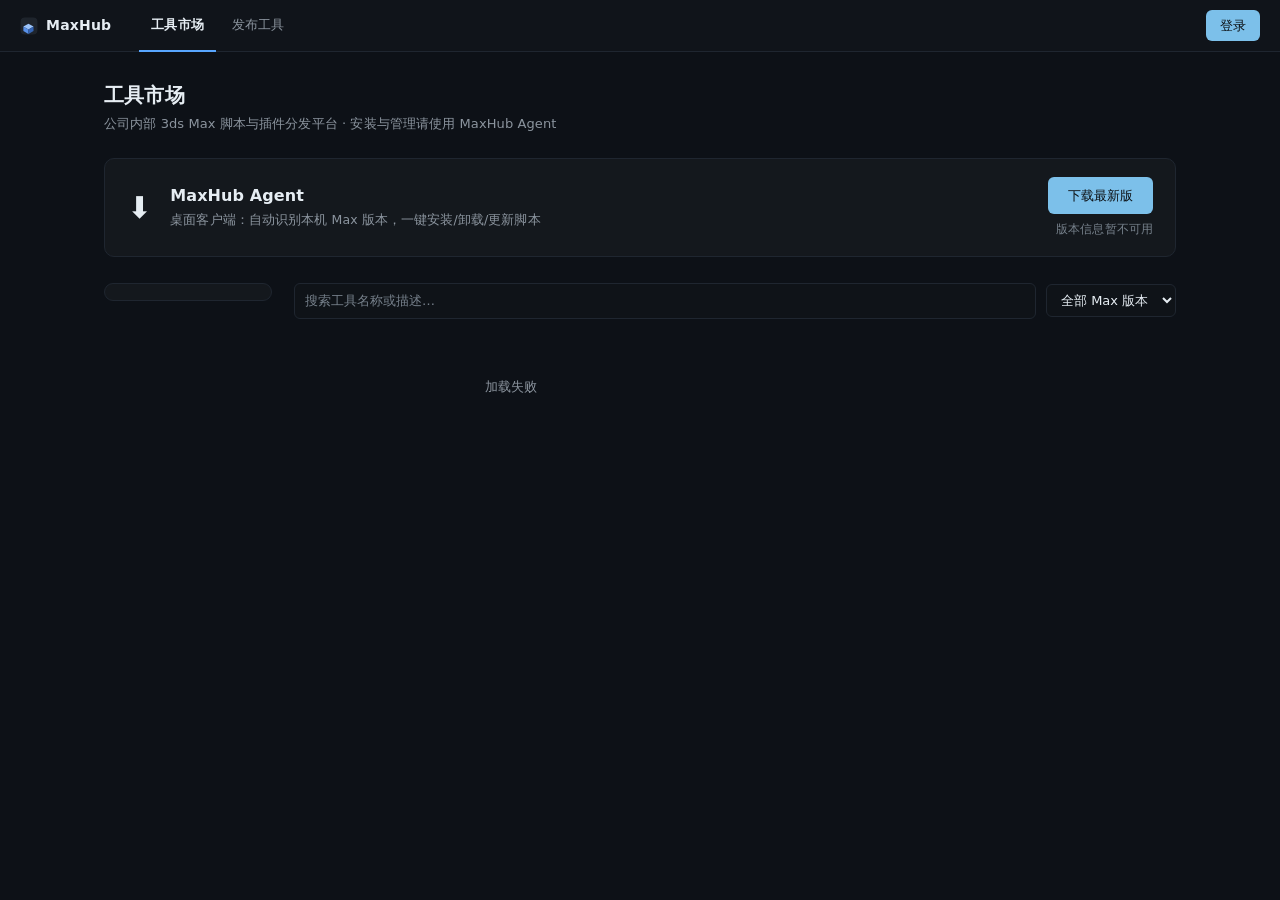
==== src/MaxHub.Server/wwwroot/index.html @ 51edf25d "feat(brand): polish app icon and unify web portal branding - icon: top-edge highlight, ground/node s" ====
<!DOCTYPE html>
<html lang="zh-CN">
<head>
<meta charset="utf-8">
<meta name="viewport" content="width=device-width, initial-scale=1">
<title>工具市场 · MaxHub</title>
<link rel="icon" type="image/png" href="favicon.png">
<link rel="stylesheet" href="css/site.css?v=20260907.1">
<style>
  .market-toolbar { display: flex; gap: 10px; align-items: center; margin-bottom: 18px; flex-wrap: wrap; }
  .market-toolbar input[type=search] { flex: 1; min-width: 200px; }
  .download-banner { background: var(--bg-card); border: 1px solid var(--border); border-radius: var(--radius-m); padding: 18px 22px; display: flex; align-items: center; gap: 18px; margin-bottom: 26px; flex-wrap: wrap; }
  .download-banner .icon { font-size: 30px; }
  .download-banner .info { flex: 1; min-width: 220px; }
  .download-banner .info h2 { font-size: 16px; margin: 0 0 3px; }
  .download-banner .info p { color: var(--text-2); font-size: 12.5px; margin: 0; }
  .compat-chip { color: var(--text-3); font-size: 11.5px; border: 1px solid var(--border); border-radius: var(--radius-s); padding: 1px 6px; }
  .cat-chip { color: var(--accent); font-size: 11.5px; background: var(--accent-soft); border-radius: var(--radius-s); padding: 1px 7px; }
</style>
</head>
<body>
<nav class="nav" id="topnav"></nav>

<main>
  <h1 class="title">工具市场</h1>
  <p class="subtitle">公司内部 3ds Max 脚本与插件分发平台 · 安装与管理请使用 MaxHub Agent</p>

  <div class="download-banner">
    <div class="icon">⬇️</div>
    <div class="info">
      <h2>MaxHub Agent</h2>
      <p>桌面客户端：自动识别本机 Max 版本，一键安装/卸载/更新脚本</p>
    </div>
    <div style="text-align:right">
      <button class="btn-primary" id="agent-download" style="padding:9px 20px">下载最新版</button>
      <div class="hint" id="agent-version" style="margin-top:6px">正在检查版本…</div>
    </div>
  </div>

  <div class="side-layout">
    <aside class="side-nav" id="cat-nav"></aside>
    <div class="side-content">
      <div class="market-toolbar">
        <input type="search" id="search" placeholder="搜索工具名称或描述…">
        <select id="max-filter">
          <option value="">全部 Max 版本</option>
        </select>
      </div>
      <div id="tools" class="tools-grid"></div>
      <div id="empty" class="empty" hidden>没有匹配的工具</div>
    </div>
  </div>
</main>

<div id="msg"></div>

<script src="js/api.js?v=20260907.1"></script>
<script src="js/auth.js?v=20260907.1"></script>
<script>
const api = window.Api.api;

// ---- Agent 版本横幅 ----
// 优先使用服务器镜像；服务器元数据不可用时再直连 GitHub
const GITHUB_REPO = 'BOOHHP/maxhub';

async function fetchLatestFromGitHub() {
  const res = await fetch(`https://api.github.com/repos/${GITHUB_REPO}/releases/latest`, {
    headers: { Accept: 'application/vnd.github+json' },
  });
  if (!res.ok) throw new Error('github unreachable');
  const release = await res.json();
  const asset = (release.assets || []).find(a => a.name.endsWith('.exe'));
  if (!asset) throw new Error('no exe asset');
  return {
    version: release.tag_name.replace(/^v/i, ''),
    downloadUrl: asset.browser_download_url,
    fallbackDownloadUrl: asset.browser_download_url,
  };
}

async function loadAgentInfo() {
  let info = null;
  try {
    const res = await fetch('/api/v1/agent/latest');
    if (res.ok) info = await res.json();
  } catch { /* 回退 GitHub */ }
  if (!info) try { info = await fetchLatestFromGitHub(); } catch { /* ignore */ }
  if (info) {
    document.getElementById('agent-version').textContent = `v${info.version}`;
    document.getElementById('agent-download').onclick = async () => {
      const button = document.getElementById('agent-download');
      button.disabled = true;
      button.textContent = '正在连接服务器…';
      const controller = new AbortController();
      const timer = setTimeout(() => controller.abort(), 5000);
      try {
        const check = await fetch(info.downloadUrl, { method: 'HEAD', signal: controller.signal });
        if (!check.ok) throw new Error('mirror unavailable');
        location.href = info.downloadUrl;
      } catch {
        location.href = info.fallbackDownloadUrl || info.downloadUrl;
      } finally {
        clearTimeout(timer);
        button.disabled = false;
        button.textContent = '下载最新版';
      }
    };
  } else {
    document.getElementById('agent-version').textContent = '版本信息暂不可用';
  }
}

// ---- 分类清单以 /api/v1/categories 为准，下列仅加载失败时兜底 ----
let CATEGORIES = ['重命名', '导入导出', '材质贴图', 'UV', '清理优化', '动画绑定', '灯光渲染', '场景对象'];

// ---- 工具市场 ----
let allTools = [];
let activeCat = '';
const MAX_YEARS = Array.from({ length: 2026 - 2019 + 1 }, (_, i) => 2019 + i);

async function loadTools() {
  const [res, catRes] = await Promise.all([
    api('/api/v1/tools?maxVersion=2026', { retry: false }),
    api('/api/v1/categories', { retry: false }),
  ]);
  if (catRes?.ok) {
    const cats = await catRes.json();
    if (Array.isArray(cats) && cats.length) CATEGORIES = cats.filter(c => c !== '其他');
  }
  if (!res.ok) { document.getElementById('tools').innerHTML = '<div class="empty">加载失败</div>'; return; }
  allTools = await res.json();
  renderCatNav();
  render();
}

function renderCatNav() {
  const counts = {};
  allTools.forEach(t => counts[t.category] = (counts[t.category] || 0) + 1);
  const cats = ['', ...CATEGORIES.filter(c => counts[c]), ...(counts['其他'] ? ['其他'] : [])];
  document.getElementById('cat-nav').innerHTML = cats.map(c => `
    <button class="side-item ${activeCat === c ? 'active' : ''}" onclick="setCat('${c}')">
      ${c === '' ? '全部工具' : c}<span class="count">${c === '' ? allTools.length : counts[c] || 0}</span>
    </button>`).join('');
}

function setCat(c) {
  activeCat = c;
  renderCatNav();
  render();
}

function matchesFilter(t) {
  if (activeCat && t.category !== activeCat) return false;
  const q = document.getElementById('search').value.trim().toLowerCase();
  const maxY = document.getElementById('max-filter').value;
  if (q && !(t.name.toLowerCase().includes(q) || (t.description || '').toLowerCase().includes(q) ||
    t.toolId.toLowerCase().includes(q) || (t.publicToolId || '').toLowerCase().includes(q))) return false;
  if (maxY && !(t.compatibility.minVersion <= +maxY && t.compatibility.maxVersion >= +maxY)) return false;
  return true;
}

function render() {
  const list = allTools.filter(matchesFilter);
  document.getElementById('empty').hidden = list.length > 0;
  document.getElementById('tools').innerHTML = list.map(t => `
    <div class="card tool-card">
      <div class="name">${esc(t.name)}</div>
      <div class="meta">${esc(t.publicToolId || t.toolId)}</div>
      <div class="desc">${esc(t.description || '暂无描述')}</div>
      <div class="foot">
        <span class="badge ${t.channel}">${{ stable: '稳定', beta: '测试', internal: '内部' }[t.channel] ?? t.channel}</span>
        <span style="color:var(--text-2);font-size:12px">v${t.latestVersion}</span>
        <span class="cat-chip">${t.category}</span>
        <span class="compat-chip" style="margin-left:auto">Max ${t.compatibility.minVersion}–${t.compatibility.maxVersion}</span>
      </div>
    </div>`).join('') || '';
}

function esc(s) {
  return String(s ?? '').replace(/[&<>"']/g, c => ({ '&': '&amp;', '<': '&lt;', '>': '&gt;', '"': '&quot;', "'": '&#39;' }[c]));
}

function initFilter() {
  const sel = document.getElementById('max-filter');
  const covered = new Set();
  allTools.forEach(t => {
    for (let y = Math.max(t.compatibility.minVersion, 2019); y <= Math.min(t.compatibility.maxVersion, 2026); y++) covered.add(y);
  });
  MAX_YEARS.forEach(y => {
    if (!covered.has(y)) return;
    const opt = document.createElement('option');
    opt.value = y; opt.textContent = `Max ${y}`;
    sel.appendChild(opt);
  });
}

document.getElementById('search').addEventListener('input', render);
document.getElementById('max-filter').addEventListener('change', render);

loadAgentInfo();
loadTools().then(initFilter);
</script>
</body>
</html>
---- src/MaxHub.Server/wwwroot/css/site.css ----
:root {
  color-scheme: dark;
  --bg-window: #0D1117; --bg-sidebar: #10141A; --bg-card: #14181D; --bg-card-hover: #161B22;
  --bg-inset: #0F1318; --bg-active: #1D242C;
  --border: #1F2630; --border-subtle: #1C2126; --border-strong: #2A313C;
  --text-1: #E6EDF3; --text-2: #8B949E; --text-3: #76808B;
  --accent: #58A6FF; --accent-hover: #79B8FF; --accent-soft: rgba(88,166,255,.12);
  --btn-primary-bg: #7CC0EA; --btn-primary-text: #0B0E11; --btn-primary-hover: #8FCAF0;
  --ok: #4CC38A; --warn: #F0B429; --danger: #F47067;
  --ok-soft: rgba(76,195,138,.12); --warn-soft: rgba(240,180,41,.12);
  --danger-soft: rgba(244,112,103,.12); --neutral-soft: rgba(139,148,158,.12);
  --radius-s: 6px; --radius-m: 10px; --radius-l: 12px;
  --focus-ring: 0 0 0 3px rgba(88,166,255,.25);
  --t-fast: 140ms ease-out;
}
* { box-sizing: border-box; margin: 0; }
body { background: var(--bg-window); color: var(--text-1); font: 13px/1.5 "Microsoft YaHei UI", "Segoe UI", system-ui, sans-serif; letter-spacing: .1px; }

/* 统一焦点环：仅键盘导航出现 */
:focus-visible { outline: 2px solid var(--accent); outline-offset: 2px; }

/* 细滚动条 */
::-webkit-scrollbar { width: 10px; height: 10px; }
::-webkit-scrollbar-track { background: transparent; }
::-webkit-scrollbar-thumb { background: var(--border-strong); border-radius: 6px; }
::-webkit-scrollbar-thumb:hover { background: #3B444F; }

/* ---- 导航栏 ---- */
.nav { background: var(--bg-sidebar); display: flex; align-items: center; padding: 0 20px; height: 52px; border-bottom: 1px solid var(--border); position: sticky; top: 0; z-index: 100; }
.nav .brand { display: flex; align-items: center; gap: 8px; font-weight: 700; color: var(--text-1); text-decoration: none; font-size: 14px; margin-right: 28px; letter-spacing: .2px; }
.nav .brand .logo { display: block; border-radius: 5px; }
.nav a.tab { color: var(--text-2); text-decoration: none; padding: 0 12px; height: 52px; display: inline-flex; align-items: center; border-bottom: 2px solid transparent; margin-right: 4px; transition: color var(--t-fast); }
.nav a.tab:hover { color: var(--text-1); }
.nav a.tab.active { color: var(--text-1); border-bottom-color: var(--accent); font-weight: 600; }
.nav .spacer { flex: 1; }
.nav .who { color: var(--text-2); font-size: 12px; margin-right: 12px; }
.nav button.btn-outline { margin-left: 0; }

/* ---- 主容器 ---- */
main { max-width: 1120px; margin: 0 auto; padding: 28px 24px 60px; }
h1.title { font-size: 20px; font-weight: 700; letter-spacing: .2px; margin-bottom: 4px; }
p.subtitle { color: var(--text-2); margin-bottom: 24px; }
h2 { font-size: 15px; font-weight: 600; margin: 28px 0 10px; }

/* ---- 表格 ---- */
table { width: 100%; border-collapse: collapse; background: var(--bg-card); border: 1px solid var(--border); border-radius: var(--radius-m); overflow: hidden; }
th, td { padding: 10px 12px; text-align: left; border-bottom: 1px solid var(--border-subtle); font-size: 12.5px; white-space: nowrap; }
th { color: var(--text-2); font-weight: 500; background: var(--bg-sidebar); }
tr:hover td { background: var(--bg-card-hover); }
tr:last-child td { border-bottom: 0; }
td { font-variant-numeric: tabular-nums; }

/* ---- 侧边栏布局（后台管理 / 工具市场分类） ---- */
.side-layout { display: flex; gap: 22px; align-items: flex-start; }
.side-nav { width: 168px; flex-shrink: 0; background: var(--bg-card); border: 1px solid var(--border); border-radius: var(--radius-m); padding: 8px; position: sticky; top: 72px; }
.side-nav .side-item { display: block; width: 100%; text-align: left; background: transparent; color: var(--text-2); padding: 9px 12px; border-radius: 8px; margin-bottom: 2px; font-size: 13px; cursor: pointer; border: 0; transition: background-color var(--t-fast), color var(--t-fast); }
.side-nav .side-item:hover { color: var(--text-1); background: var(--bg-card-hover); }
.side-nav .side-item.active { color: var(--accent); background: var(--bg-active); font-weight: 600; }
.side-nav .side-item .count { float: right; color: var(--text-3); font-size: 11.5px; }
.side-content { flex: 1; min-width: 0; }
.side-content section[hidden] { display: none; }

/* ---- 徽章：12% 同色底 + 纯色字，6px 圆角 ---- */
.badge { padding: 2px 8px; border-radius: var(--radius-s); font-size: 12px; }
.badge.PendingReview { background: var(--warn-soft); color: var(--warn); }
.badge.Published { background: var(--ok-soft); color: var(--ok); }
.badge.Rejected { background: var(--danger-soft); color: var(--danger); }
.badge.Withdrawn { background: var(--neutral-soft); color: var(--text-2); }
.badge.beta { background: var(--accent-soft); color: var(--accent); }
.badge.stable { background: var(--ok-soft); color: var(--ok); }
.badge.internal { background: var(--neutral-soft); color: var(--text-2); }

/* ---- 按钮 ---- */
button { font: inherit; border: 0; border-radius: var(--radius-s); padding: 6px 14px; font-weight: 500; cursor: pointer; transition: background-color var(--t-fast), border-color var(--t-fast), color var(--t-fast); }
.btn-primary { background: var(--btn-primary-bg); color: var(--btn-primary-text); }
.btn-primary:hover { background: var(--btn-primary-hover); }
.btn-primary:disabled { opacity: .5; cursor: not-allowed; }
.btn-outline { background: transparent; color: var(--text-2); border: 1px solid var(--border-strong); }
.btn-outline:hover { color: var(--text-1); border-color: #3B444F; }
.btn-danger { background: transparent; color: var(--danger); border: 1px solid var(--border); }
.btn-danger:hover { background: var(--danger-soft); border-color: rgba(244,112,103,.4); }

/* ---- 表单 ---- */
select, input, textarea { font: inherit; background: var(--bg-inset); color: var(--text-1); border: 1px solid var(--border); border-radius: var(--radius-s); padding: 7px 10px; transition: border-color var(--t-fast), box-shadow var(--t-fast); }
select:focus, input:focus, textarea:focus { outline: none; border-color: var(--accent); box-shadow: var(--focus-ring); }
select::placeholder, input::placeholder, textarea::placeholder { color: var(--text-3); }
textarea { resize: vertical; }
label { display: block; color: var(--text-2); font-weight: 500; margin: 12px 0 4px; font-size: 12px; }
.field { margin-bottom: 4px; }
.row { display: flex; gap: 10px; align-items: center; }
.grid-2 { display: grid; grid-template-columns: 1fr 1fr; gap: 12px; }

/* ---- 卡片 ---- */
.card { background: var(--bg-card); border: 1px solid var(--border); border-radius: var(--radius-m); padding: 16px; transition: background-color var(--t-fast), border-color var(--t-fast); }
.card:hover { background: var(--bg-card-hover); border-color: var(--border-strong); }
.tools-grid { display: grid; grid-template-columns: repeat(auto-fill, minmax(320px, 1fr)); gap: 14px; }
.tool-card .name { font-size: 15px; font-weight: 600; color: var(--text-1); }
.tool-card .meta { color: var(--text-3); font-size: 11.5px; margin: 3px 0 8px; font-variant-numeric: tabular-nums; }
.tool-card .desc { color: var(--text-2); font-size: 12.5px; min-height: 38px; display: -webkit-box; -webkit-line-clamp: 2; -webkit-box-orient: vertical; overflow: hidden; }
.tool-card .foot { display: flex; align-items: center; gap: 8px; margin-top: 10px; }
.tool-card .foot .compat { margin-left: auto; color: var(--text-3); font-size: 11.5px; }

/* ---- 登录面板 ---- */
.login-wrap { max-width: 400px; margin: 80px auto; text-align: center; background: var(--bg-card); border: 1px solid var(--border); border-radius: var(--radius-l); padding: 36px 32px; }
.login-wrap h2 { font-size: 18px; font-weight: 700; }
.login-wrap p { color: var(--text-2); margin: 8px 0 20px; }
.hint { color: var(--text-3); font-size: 12px; margin-top: 12px; }

/* ---- 空状态 / 消息 ---- */
.empty { padding: 40px; text-align: center; color: var(--text-2); font-size: 13px; }
#msg { position: fixed; top: 60px; right: 16px; padding: 10px 16px; border-radius: var(--radius-s); display: none; font-size: 12.5px; z-index: 200; }
[hidden] { display: none !important; }
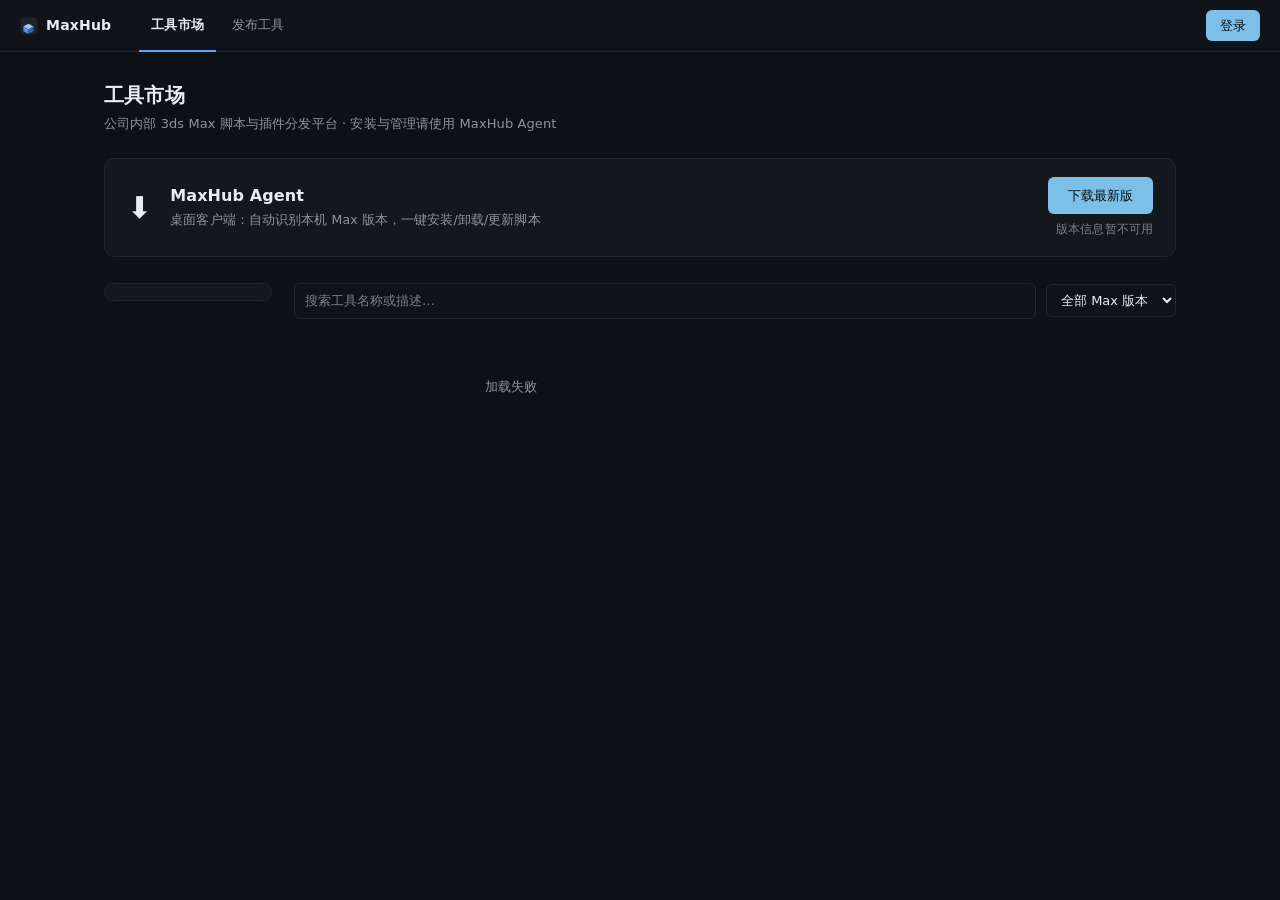
==== commit ece71e35: "fix(portal): transparent session renewal via refresh token - web 401 now refreshes the session and r" ====
--- a/src/MaxHub.Server/wwwroot/index.html
+++ b/src/MaxHub.Server/wwwroot/index.html
@@ -5,7 +5,7 @@
 <meta name="viewport" content="width=device-width, initial-scale=1">
 <title>工具市场 · MaxHub</title>
 <link rel="icon" type="image/png" href="favicon.png">
-<link rel="stylesheet" href="css/site.css?v=20260907.1">
+<link rel="stylesheet" href="css/site.css?v=20260907.3">
 <style>
   .market-toolbar { display: flex; gap: 10px; align-items: center; margin-bottom: 18px; flex-wrap: wrap; }
   .market-toolbar input[type=search] { flex: 1; min-width: 200px; }
@@ -54,8 +54,8 @@
 
 <div id="msg"></div>
 
-<script src="js/api.js?v=20260907.1"></script>
-<script src="js/auth.js?v=20260907.1"></script>
+<script src="js/api.js?v=20260907.3"></script>
+<script src="js/auth.js?v=20260907.3"></script>
 <script>
 const api = window.Api.api;
 
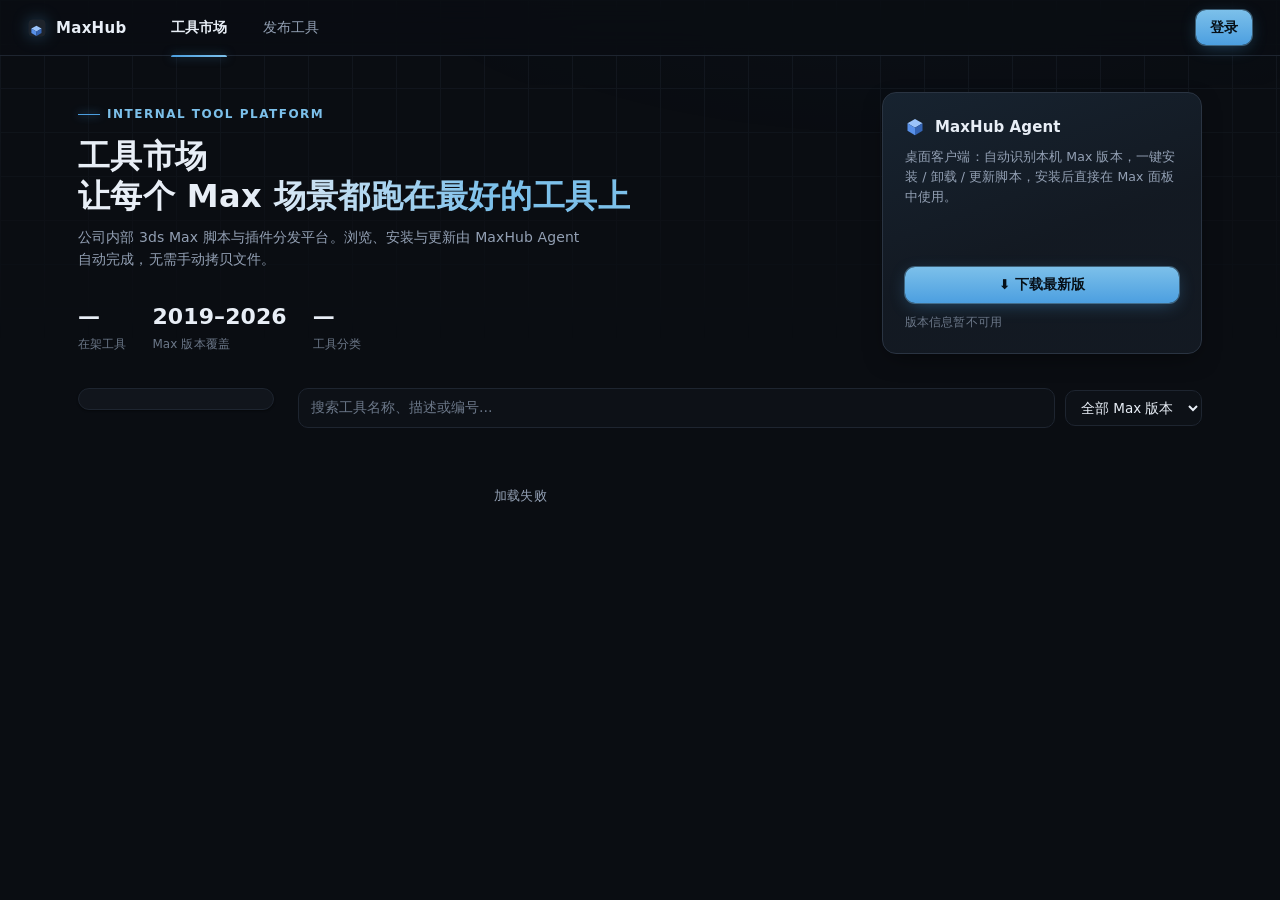
==== commit 7b82ae0e: "fix(portal): define esc() in publish.html feedback tracking - feedbackRows called undefined esc(), t" ====
--- a/src/MaxHub.Server/wwwroot/index.html
+++ b/src/MaxHub.Server/wwwroot/index.html
@@ -5,43 +5,50 @@
 <meta name="viewport" content="width=device-width, initial-scale=1">
 <title>工具市场 · MaxHub</title>
 <link rel="icon" type="image/png" href="favicon.png">
-<link rel="stylesheet" href="css/site.css?v=20260907.3">
+<link rel="stylesheet" href="css/site.css?v=20260910.1">
 <style>
-  .market-toolbar { display: flex; gap: 10px; align-items: center; margin-bottom: 18px; flex-wrap: wrap; }
-  .market-toolbar input[type=search] { flex: 1; min-width: 200px; }
-  .download-banner { background: var(--bg-card); border: 1px solid var(--border); border-radius: var(--radius-m); padding: 18px 22px; display: flex; align-items: center; gap: 18px; margin-bottom: 26px; flex-wrap: wrap; }
-  .download-banner .icon { font-size: 30px; }
-  .download-banner .info { flex: 1; min-width: 220px; }
-  .download-banner .info h2 { font-size: 16px; margin: 0 0 3px; }
-  .download-banner .info p { color: var(--text-2); font-size: 12.5px; margin: 0; }
-  .compat-chip { color: var(--text-3); font-size: 11.5px; border: 1px solid var(--border); border-radius: var(--radius-s); padding: 1px 6px; }
-  .cat-chip { color: var(--accent); font-size: 11.5px; background: var(--accent-soft); border-radius: var(--radius-s); padding: 1px 7px; }
+  .market-toolbar { display: flex; gap: 10px; align-items: center; margin-bottom: 18px; flex-wrap: wrap; animation: rise .5s .12s var(--t-med) both; }
+  .market-toolbar input[type=search] { flex: 1; min-width: 200px; padding-left: 12px; }
+  .compat-chip { color: var(--text-3); font-size: 11px; border: 1px solid var(--border); border-radius: var(--radius-s); padding: 1px 7px; font-variant-numeric: tabular-nums; }
+  .cat-chip { color: var(--accent-hover); font-size: 11px; background: var(--accent-soft); border-radius: 999px; padding: 1px 8px; }
 </style>
 </head>
 <body>
 <nav class="nav" id="topnav"></nav>
 
 <main>
-  <h1 class="title">工具市场</h1>
-  <p class="subtitle">公司内部 3ds Max 脚本与插件分发平台 · 安装与管理请使用 MaxHub Agent</p>
-
-  <div class="download-banner">
-    <div class="icon">⬇️</div>
-    <div class="info">
-      <h2>MaxHub Agent</h2>
-      <p>桌面客户端：自动识别本机 Max 版本，一键安装/卸载/更新脚本</p>
+  <section class="hero">
+    <div class="hero-text">
+      <div class="hero-eyebrow">INTERNAL TOOL PLATFORM</div>
+      <h1 class="title">工具市场<br><span class="grad">让每个 Max 场景都跑在最好的工具上</span></h1>
+      <p class="subtitle" style="margin-top:10px;max-width:520px">公司内部 3ds Max 脚本与插件分发平台。浏览、安装与更新由 MaxHub Agent 自动完成，无需手动拷贝文件。</p>
+      <div class="hero-stats">
+        <div class="hstat"><div class="num" id="stat-total">—</div><div class="label">在架工具</div></div>
+        <div class="hstat"><div class="num">2019–2026</div><div class="label">Max 版本覆盖</div></div>
+        <div class="hstat"><div class="num" id="stat-cats">—</div><div class="label">工具分类</div></div>
+      </div>
     </div>
-    <div style="text-align:right">
-      <button class="btn-primary" id="agent-download" style="padding:9px 20px">下载最新版</button>
-      <div class="hint" id="agent-version" style="margin-top:6px">正在检查版本…</div>
+    <div class="agent-card">
+      <div class="head">
+        <svg width="20" height="20" viewBox="0 0 32 32" aria-hidden="true">
+          <polygon points="16,3 28,10 16,17 4,10" fill="#9CC4FA"/>
+          <polygon points="4,10 16,17 16,29 4,22" fill="#5890E8"/>
+          <polygon points="28,10 16,17 16,29 28,22" fill="#3464B4"/>
+        </svg>
+        <h2>MaxHub Agent</h2>
+        <span class="ver" id="agent-ver-chip" hidden></span>
+      </div>
+      <p>桌面客户端：自动识别本机 Max 版本，一键安装 / 卸载 / 更新脚本，安装后直接在 Max 面板中使用。</p>
+      <button class="btn-primary" id="agent-download">⬇ 下载最新版</button>
+      <div class="foot" id="agent-version">正在检查版本…</div>
     </div>
-  </div>
+  </section>
 
   <div class="side-layout">
     <aside class="side-nav" id="cat-nav"></aside>
     <div class="side-content">
       <div class="market-toolbar">
-        <input type="search" id="search" placeholder="搜索工具名称或描述…">
+        <input type="search" id="search" placeholder="搜索工具名称、描述或编号…">
         <select id="max-filter">
           <option value="">全部 Max 版本</option>
         </select>
@@ -54,8 +61,8 @@
 
 <div id="msg"></div>
 
-<script src="js/api.js?v=20260907.3"></script>
-<script src="js/auth.js?v=20260907.3"></script>
+<script src="js/api.js?v=20260910.1"></script>
+<script src="js/auth.js?v=20260910.1"></script>
 <script>
 const api = window.Api.api;
 
@@ -86,7 +93,10 @@
   } catch { /* 回退 GitHub */ }
   if (!info) try { info = await fetchLatestFromGitHub(); } catch { /* ignore */ }
   if (info) {
-    document.getElementById('agent-version').textContent = `v${info.version}`;
+    document.getElementById('agent-version').textContent = `Windows x64 · v${info.version}`;
+    const chip = document.getElementById('agent-ver-chip');
+    chip.hidden = false;
+    chip.textContent = `v${info.version}`;
     document.getElementById('agent-download').onclick = async () => {
       const button = document.getElementById('agent-download');
       button.disabled = true;
@@ -113,6 +123,20 @@
 // ---- 分类清单以 /api/v1/categories 为准，下列仅加载失败时兜底 ----
 let CATEGORIES = ['重命名', '导入导出', '材质贴图', 'UV', '清理优化', '动画绑定', '灯光渲染', '场景对象'];
 
+// ---- 分类色环：每个分类一个专属色相（CSS 变量） ----
+const CAT_COLORS = {
+  '重命名': 'var(--cat-rename)', '导入导出': 'var(--cat-io)', '材质贴图': 'var(--cat-mat)',
+  'UV': 'var(--cat-uv)', '清理优化': 'var(--cat-clean)', '动画绑定': 'var(--cat-anim)',
+  '灯光渲染': 'var(--cat-light)', '场景对象': 'var(--cat-scene)', '其他': 'var(--cat-other)',
+};
+const catColor = (c) => CAT_COLORS[c] || 'var(--cat-other)';
+// 分类图标（emoji，零资源依赖）
+const CAT_ICONS = {
+  '重命名': '🏷️', '导入导出': '📦', '材质贴图': '🎨', 'UV': '🗺️', '清理优化': '🧹',
+  '动画绑定': '🦴', '灯光渲染': '💡', '场景对象': '🧊', '其他': '🔧',
+};
+const catIcon = (c) => CAT_ICONS[c] || '🔧';
+
 // ---- 工具市场 ----
 let allTools = [];
 let activeCat = '';
@@ -129,6 +153,9 @@
   }
   if (!res.ok) { document.getElementById('tools').innerHTML = '<div class="empty">加载失败</div>'; return; }
   allTools = await res.json();
+  // Hero 统计
+  document.getElementById('stat-total').textContent = allTools.length;
+  document.getElementById('stat-cats').textContent = new Set(allTools.map(t => t.category)).size;
   renderCatNav();
   render();
 }
@@ -137,9 +164,10 @@
   const counts = {};
   allTools.forEach(t => counts[t.category] = (counts[t.category] || 0) + 1);
   const cats = ['', ...CATEGORIES.filter(c => counts[c]), ...(counts['其他'] ? ['其他'] : [])];
-  document.getElementById('cat-nav').innerHTML = cats.map(c => `
+  document.getElementById('cat-nav').innerHTML = `<div class="side-head">分类</div>` + cats.map(c => `
     <button class="side-item ${activeCat === c ? 'active' : ''}" onclick="setCat('${c}')">
-      ${c === '' ? '全部工具' : c}<span class="count">${c === '' ? allTools.length : counts[c] || 0}</span>
+      ${c === '' ? '<span class="dot" style="background:var(--accent)"></span>全部工具'
+        : `<span class="dot" style="background:${catColor(c)}"></span>${c}`}<span class="count">${c === '' ? allTools.length : counts[c] || 0}</span>
     </button>`).join('');
 }
 
@@ -163,15 +191,16 @@
   const list = allTools.filter(matchesFilter);
   document.getElementById('empty').hidden = list.length > 0;
   document.getElementById('tools').innerHTML = list.map(t => `
-    <div class="card tool-card">
-      <div class="name">${esc(t.name)}</div>
-      <div class="meta">${esc(t.publicToolId || t.toolId)}</div>
+    <div class="card tool-card" style="--cat:${catColor(t.category)}">
+      <div class="t-head">
+        <span class="t-ico">${catIcon(t.category)}</span>
+        <div><div class="name">${esc(t.name)}</div><div class="meta">${esc(t.publicToolId || t.toolId)}</div></div>
+      </div>
       <div class="desc">${esc(t.description || '暂无描述')}</div>
       <div class="foot">
         <span class="badge ${t.channel}">${{ stable: '稳定', beta: '测试', internal: '内部' }[t.channel] ?? t.channel}</span>
-        <span style="color:var(--text-2);font-size:12px">v${t.latestVersion}</span>
-        <span class="cat-chip">${t.category}</span>
-        <span class="compat-chip" style="margin-left:auto">Max ${t.compatibility.minVersion}–${t.compatibility.maxVersion}</span>
+        <span class="ver">v${t.latestVersion}</span>
+        <span class="compat">Max ${t.compatibility.minVersion}–${t.compatibility.maxVersion}</span>
       </div>
     </div>`).join('') || '';
 }
--- a/src/MaxHub.Server/wwwroot/css/site.css
+++ b/src/MaxHub.Server/wwwroot/css/site.css
@@ -1,89 +1,214 @@
+/* ============================================================
+   MaxHub Web Portal 设计系统 v2
+   风格原型：暗夜终端 × 克制玻璃拟物
+   品牌母题：3ds Max 视口（透视网格 + 等距立方体）
+   主色延续 Agent 托盘 #4C9FE0 蓝色阶梯
+   ============================================================ */
 :root {
   color-scheme: dark;
-  --bg-window: #0D1117; --bg-sidebar: #10141A; --bg-card: #14181D; --bg-card-hover: #161B22;
-  --bg-inset: #0F1318; --bg-active: #1D242C;
-  --border: #1F2630; --border-subtle: #1C2126; --border-strong: #2A313C;
-  --text-1: #E6EDF3; --text-2: #8B949E; --text-3: #76808B;
-  --accent: #58A6FF; --accent-hover: #79B8FF; --accent-soft: rgba(88,166,255,.12);
-  --btn-primary-bg: #7CC0EA; --btn-primary-text: #0B0E11; --btn-primary-hover: #8FCAF0;
+
+  /* ---- 背景层 ---- */
+  --bg-window: #0A0D12; --bg-sidebar: #11151C; --bg-card: #11151C; --bg-card-hover: #161B24;
+  --bg-inset: #0D1117; --bg-active: #1B2230; --bg-2: #161B24;
+  --border: #1E2530; --border-subtle: #1A2029; --border-strong: #2A3442;
+  --bg-glow: rgba(76, 159, 224, .07);
+
+  /* ---- 文字 ---- */
+  --text-1: #E8EEF6; --text-2: #93A0B4; --text-3: #6B7788;
+
+  /* ---- 品牌色（与 Agent 托盘同源） ---- */
+  --accent: #4C9FE0; --accent-hover: #7CC0EA; --accent-deep: #2E6FB0;
+  --accent-soft: rgba(76, 159, 224, .13);
+  --btn-primary-bg: linear-gradient(180deg, #7CC0EA, #4C9FE0);
+  --btn-primary-text: #071018; --btn-primary-hover: #8FCAF0;
+
+  /* ---- 反馈色 ---- */
   --ok: #4CC38A; --warn: #F0B429; --danger: #F47067;
-  --ok-soft: rgba(76,195,138,.12); --warn-soft: rgba(240,180,41,.12);
-  --danger-soft: rgba(244,112,103,.12); --neutral-soft: rgba(139,148,158,.12);
-  --radius-s: 6px; --radius-m: 10px; --radius-l: 12px;
-  --focus-ring: 0 0 0 3px rgba(88,166,255,.25);
-  --t-fast: 140ms ease-out;
+  --ok-soft: rgba(76,195,138,.13); --warn-soft: rgba(240,180,41,.13);
+  --danger-soft: rgba(244,112,103,.13); --neutral-soft: rgba(139,148,158,.13);
+
+  /* ---- 分类色环：每个分类一个专属色相 ---- */
+  --cat-rename: #7CC0EA; --cat-io: #6EC8B8; --cat-mat: #C9A227;
+  --cat-uv: #B48CE8; --cat-clean: #8FBF6A; --cat-anim: #E8927C;
+  --cat-light: #F0C987; --cat-scene: #7FA8E8; --cat-other: #93A0B4;
+
+  /* ---- 几何 ---- */
+  --radius-s: 6px; --radius-m: 10px; --radius-l: 14px;
+  --shadow-rest: 0 1px 2px rgba(0,0,0,.4);
+  --shadow-lift: 0 8px 24px -8px rgba(0,0,0,.55);
+  --focus-ring: 0 0 0 3px rgba(76,159,224,.28);
+  --t-fast: 150ms cubic-bezier(.16,1,.3,1);
+  --t-med: 280ms cubic-bezier(.16,1,.3,1);
 }
 * { box-sizing: border-box; margin: 0; }
-body { background: var(--bg-window); color: var(--text-1); font: 13px/1.5 "Microsoft YaHei UI", "Segoe UI", system-ui, sans-serif; letter-spacing: .1px; }
+body {
+  background: var(--bg-window); color: var(--text-1);
+  font: 13.5px/1.6 "Segoe UI", "Microsoft YaHei UI", system-ui, sans-serif;
+  letter-spacing: .1px; -webkit-font-smoothing: antialiased;
+}
+/* 视口网格 + 品牌光晕（创意母题，纯 CSS，顶部渐隐） */
+body::before {
+  content: ""; position: fixed; inset: 0; z-index: -1; pointer-events: none;
+  background:
+    radial-gradient(900px 380px at 70% -80px, var(--bg-glow), transparent 65%),
+    linear-gradient(var(--border) 1px, transparent 1px),
+    linear-gradient(90deg, var(--border) 1px, transparent 1px);
+  background-size: auto, 44px 44px, 44px 44px;
+  opacity: .5;
+  mask-image: linear-gradient(#000 0%, transparent 340px);
+  -webkit-mask-image: linear-gradient(#000 0%, transparent 340px);
+}
 
 /* 统一焦点环：仅键盘导航出现 */
-:focus-visible { outline: 2px solid var(--accent); outline-offset: 2px; }
+:focus-visible { outline: 2px solid var(--accent); outline-offset: 2px; border-radius: 4px; }
 
 /* 细滚动条 */
 ::-webkit-scrollbar { width: 10px; height: 10px; }
 ::-webkit-scrollbar-track { background: transparent; }
 ::-webkit-scrollbar-thumb { background: var(--border-strong); border-radius: 6px; }
-::-webkit-scrollbar-thumb:hover { background: #3B444F; }
-
-/* ---- 导航栏 ---- */
-.nav { background: var(--bg-sidebar); display: flex; align-items: center; padding: 0 20px; height: 52px; border-bottom: 1px solid var(--border); position: sticky; top: 0; z-index: 100; }
-.nav .brand { display: flex; align-items: center; gap: 8px; font-weight: 700; color: var(--text-1); text-decoration: none; font-size: 14px; margin-right: 28px; letter-spacing: .2px; }
-.nav .brand .logo { display: block; border-radius: 5px; }
-.nav a.tab { color: var(--text-2); text-decoration: none; padding: 0 12px; height: 52px; display: inline-flex; align-items: center; border-bottom: 2px solid transparent; margin-right: 4px; transition: color var(--t-fast); }
+::-webkit-scrollbar-thumb:hover { background: #3A4656; }
+
+/* ---- 导航栏（玻璃拟物） ---- */
+.nav {
+  background: rgba(10,13,18,.78);
+  backdrop-filter: blur(14px); -webkit-backdrop-filter: blur(14px);
+  display: flex; align-items: center; gap: 4px; padding: 0 28px; height: 56px;
+  border-bottom: 1px solid var(--border); position: sticky; top: 0; z-index: 100;
+}
+.nav .brand { display: flex; align-items: center; gap: 10px; font-weight: 700; color: var(--text-1); text-decoration: none; font-size: 15px; margin-right: 26px; letter-spacing: .3px; }
+.nav .brand .logo { display: block; border-radius: 5px; filter: drop-shadow(0 0 8px rgba(76,159,224,.35)); }
+.nav a.tab {
+  color: var(--text-2); text-decoration: none; padding: 0 14px; height: 56px;
+  display: inline-flex; align-items: center; position: relative; margin-right: 4px;
+  transition: color var(--t-fast);
+}
 .nav a.tab:hover { color: var(--text-1); }
-.nav a.tab.active { color: var(--text-1); border-bottom-color: var(--accent); font-weight: 600; }
+.nav a.tab.active { color: var(--text-1); font-weight: 600; }
+.nav a.tab.active::after {
+  content: ""; position: absolute; left: 14px; right: 14px; bottom: -1px; height: 2px;
+  background: linear-gradient(90deg, var(--accent), var(--accent-hover));
+  border-radius: 2px 2px 0 0; box-shadow: 0 0 10px rgba(76,159,224,.5);
+}
 .nav .spacer { flex: 1; }
-.nav .who { color: var(--text-2); font-size: 12px; margin-right: 12px; }
+.nav .who { color: var(--text-2); font-size: 12.5px; margin-right: 12px; }
 .nav button.btn-outline { margin-left: 0; }
 
 /* ---- 主容器 ---- */
-main { max-width: 1120px; margin: 0 auto; padding: 28px 24px 60px; }
-h1.title { font-size: 20px; font-weight: 700; letter-spacing: .2px; margin-bottom: 4px; }
-p.subtitle { color: var(--text-2); margin-bottom: 24px; }
+main { max-width: 1180px; margin: 0 auto; padding: 36px 28px 80px; }
+h1.title { font-size: clamp(24px, 3.2vw, 32px); font-weight: 800; letter-spacing: .4px; margin-bottom: 6px; line-height: 1.25; }
+h1.title .grad {
+  background: linear-gradient(92deg, #E8EEF6 30%, var(--accent-hover) 75%);
+  -webkit-background-clip: text; background-clip: text; color: transparent;
+}
+p.subtitle { color: var(--text-2); margin-bottom: 28px; font-size: 14px; }
 h2 { font-size: 15px; font-weight: 600; margin: 28px 0 10px; }
 
+/* ---- Hero（工具市场） ---- */
+.hero { display: flex; gap: 28px; align-items: stretch; margin-bottom: 34px; animation: rise .5s var(--t-med) both; }
+.hero-text { flex: 1; min-width: 0; padding-top: 8px; }
+.hero-eyebrow {
+  display: inline-flex; align-items: center; gap: 7px;
+  color: var(--accent-hover); font-size: 12px; font-weight: 600; letter-spacing: 1.5px; margin-bottom: 12px;
+}
+.hero-eyebrow::before { content: ""; width: 22px; height: 1.5px; background: var(--accent); box-shadow: 0 0 8px var(--accent); }
+.hero-stats { display: flex; gap: 26px; margin-top: 22px; flex-wrap: wrap; }
+.hstat { display: flex; flex-direction: column; }
+.hstat .num { font-size: 22px; font-weight: 800; font-variant-numeric: tabular-nums; color: var(--text-1); }
+.hstat .num em { font-style: normal; color: var(--accent-hover); }
+.hstat .label { color: var(--text-3); font-size: 12px; margin-top: 1px; }
+
+/* Agent 下载卡（玻璃拟物高亮） */
+.agent-card {
+  flex-shrink: 0; width: 320px; position: relative; overflow: hidden;
+  background: linear-gradient(160deg, rgba(76,159,224,.10), rgba(76,159,224,.03) 55%), var(--bg-card);
+  border: 1px solid var(--border-strong); border-radius: var(--radius-l);
+  padding: 22px; display: flex; flex-direction: column; box-shadow: var(--shadow-lift);
+}
+.agent-card .head { display: flex; align-items: center; gap: 10px; margin-bottom: 8px; }
+.agent-card .head h2 { font-size: 15px; font-weight: 700; margin: 0; }
+.agent-card .head .ver {
+  font-size: 11px; color: var(--accent-hover); background: var(--accent-soft);
+  border: 1px solid rgba(76,159,224,.3); padding: 1px 8px; border-radius: 999px;
+  font-variant-numeric: tabular-nums;
+}
+.agent-card p { color: var(--text-2); font-size: 12.5px; flex: 1; }
+.agent-card .foot { color: var(--text-3); font-size: 11.5px; margin-top: 10px; }
+
 /* ---- 表格 ---- */
+.table-scroll { overflow-x: auto; border-radius: var(--radius-m); }
 table { width: 100%; border-collapse: collapse; background: var(--bg-card); border: 1px solid var(--border); border-radius: var(--radius-m); overflow: hidden; }
-th, td { padding: 10px 12px; text-align: left; border-bottom: 1px solid var(--border-subtle); font-size: 12.5px; white-space: nowrap; }
-th { color: var(--text-2); font-weight: 500; background: var(--bg-sidebar); }
+th, td { padding: 11px 14px; text-align: left; border-bottom: 1px solid var(--border-subtle); font-size: 12.5px; white-space: nowrap; }
+th { color: var(--text-3); font-weight: 600; background: var(--bg-2); font-size: 11.5px; letter-spacing: .5px; }
 tr:hover td { background: var(--bg-card-hover); }
 tr:last-child td { border-bottom: 0; }
-td { font-variant-numeric: tabular-nums; }
+td { font-variant-numeric: tabular-nums; color: var(--text-2); }
+td .t-name, td strong { color: var(--text-1); font-weight: 600; }
 
 /* ---- 侧边栏布局（后台管理 / 工具市场分类） ---- */
-.side-layout { display: flex; gap: 22px; align-items: flex-start; }
-.side-nav { width: 168px; flex-shrink: 0; background: var(--bg-card); border: 1px solid var(--border); border-radius: var(--radius-m); padding: 8px; position: sticky; top: 72px; }
-.side-nav .side-item { display: block; width: 100%; text-align: left; background: transparent; color: var(--text-2); padding: 9px 12px; border-radius: 8px; margin-bottom: 2px; font-size: 13px; cursor: pointer; border: 0; transition: background-color var(--t-fast), color var(--t-fast); }
+.side-layout { display: flex; gap: 24px; align-items: flex-start; }
+.side-nav {
+  width: 196px; flex-shrink: 0; background: var(--bg-card); border: 1px solid var(--border);
+  border-radius: var(--radius-l); padding: 10px; position: sticky; top: 80px;
+  box-shadow: var(--shadow-rest); animation: rise .5s .08s var(--t-med) both;
+}
+.side-nav .side-head { color: var(--text-3); font-size: 11px; font-weight: 600; letter-spacing: 1.2px; padding: 8px 12px 6px; }
+.side-nav .side-item {
+  position: relative; display: flex; align-items: center; gap: 9px; width: 100%; text-align: left;
+  background: transparent; color: var(--text-2); padding: 8px 12px; border-radius: var(--radius-m);
+  margin-bottom: 2px; font-size: 13px; cursor: pointer; border: 0;
+  transition: background-color var(--t-fast), color var(--t-fast);
+}
 .side-nav .side-item:hover { color: var(--text-1); background: var(--bg-card-hover); }
-.side-nav .side-item.active { color: var(--accent); background: var(--bg-active); font-weight: 600; }
-.side-nav .side-item .count { float: right; color: var(--text-3); font-size: 11.5px; }
+.side-nav .side-item.active { color: var(--text-1); background: var(--bg-active); font-weight: 600; }
+.side-nav .side-item.active::before {
+  content: ""; position: absolute; left: 0; width: 3px; height: 18px; border-radius: 0 3px 3px 0;
+  background: var(--accent); box-shadow: 0 0 8px rgba(76,159,224,.6);
+}
+.side-nav .side-item .dot { width: 8px; height: 8px; border-radius: 50%; flex-shrink: 0; }
+.side-nav .side-item .count { margin-left: auto; color: var(--text-3); font-size: 11.5px; font-variant-numeric: tabular-nums; }
+.side-nav .side-item.active .count { color: var(--accent-hover); }
 .side-content { flex: 1; min-width: 0; }
 .side-content section[hidden] { display: none; }
 
-/* ---- 徽章：12% 同色底 + 纯色字，6px 圆角 ---- */
-.badge { padding: 2px 8px; border-radius: var(--radius-s); font-size: 12px; }
+/* ---- 徽章：胶囊形，同色底 + 纯色字 ---- */
+.badge { padding: 2px 9px; border-radius: 999px; font-size: 11.5px; font-weight: 600; }
 .badge.PendingReview { background: var(--warn-soft); color: var(--warn); }
 .badge.Published { background: var(--ok-soft); color: var(--ok); }
 .badge.Rejected { background: var(--danger-soft); color: var(--danger); }
 .badge.Withdrawn { background: var(--neutral-soft); color: var(--text-2); }
-.badge.beta { background: var(--accent-soft); color: var(--accent); }
+.badge.beta { background: var(--accent-soft); color: var(--accent-hover); }
 .badge.stable { background: var(--ok-soft); color: var(--ok); }
 .badge.internal { background: var(--neutral-soft); color: var(--text-2); }
 
 /* ---- 按钮 ---- */
-button { font: inherit; border: 0; border-radius: var(--radius-s); padding: 6px 14px; font-weight: 500; cursor: pointer; transition: background-color var(--t-fast), border-color var(--t-fast), color var(--t-fast); }
-.btn-primary { background: var(--btn-primary-bg); color: var(--btn-primary-text); }
-.btn-primary:hover { background: var(--btn-primary-hover); }
-.btn-primary:disabled { opacity: .5; cursor: not-allowed; }
+button {
+  font: inherit; border: 0; border-radius: var(--radius-m); padding: 7px 14px;
+  font-weight: 600; cursor: pointer;
+  transition: transform var(--t-fast), box-shadow var(--t-fast), filter var(--t-fast),
+    background-color var(--t-fast), border-color var(--t-fast), color var(--t-fast);
+}
+.btn-primary {
+  background: var(--btn-primary-bg); color: var(--btn-primary-text);
+  box-shadow: 0 0 0 1px rgba(124,192,234,.4), 0 4px 18px -4px rgba(76,159,224,.45);
+}
+.btn-primary:hover { filter: brightness(1.06); box-shadow: 0 0 0 1px rgba(124,192,234,.6), 0 6px 24px -4px rgba(76,159,224,.55); transform: translateY(-1px); }
+.btn-primary:active { transform: translateY(0); }
+.btn-primary:disabled { opacity: .5; cursor: not-allowed; transform: none; filter: none; }
 .btn-outline { background: transparent; color: var(--text-2); border: 1px solid var(--border-strong); }
-.btn-outline:hover { color: var(--text-1); border-color: #3B444F; }
+.btn-outline:hover { color: var(--text-1); border-color: #3A4656; background: var(--bg-card-hover); }
 .btn-danger { background: transparent; color: var(--danger); border: 1px solid var(--border); }
 .btn-danger:hover { background: var(--danger-soft); border-color: rgba(244,112,103,.4); }
 
 /* ---- 表单 ---- */
-select, input, textarea { font: inherit; background: var(--bg-inset); color: var(--text-1); border: 1px solid var(--border); border-radius: var(--radius-s); padding: 7px 10px; transition: border-color var(--t-fast), box-shadow var(--t-fast); }
+select, input, textarea {
+  font: inherit; background: var(--bg-inset); color: var(--text-1);
+  border: 1px solid var(--border); border-radius: var(--radius-m); padding: 8px 11px;
+  transition: border-color var(--t-fast), box-shadow var(--t-fast);
+}
 select:focus, input:focus, textarea:focus { outline: none; border-color: var(--accent); box-shadow: var(--focus-ring); }
 select::placeholder, input::placeholder, textarea::placeholder { color: var(--text-3); }
+select { cursor: pointer; }
+select option { background: var(--bg-card); }
 textarea { resize: vertical; }
 label { display: block; color: var(--text-2); font-weight: 500; margin: 12px 0 4px; font-size: 12px; }
 .field { margin-bottom: 4px; }
@@ -91,22 +216,94 @@
 .grid-2 { display: grid; grid-template-columns: 1fr 1fr; gap: 12px; }
 
 /* ---- 卡片 ---- */
-.card { background: var(--bg-card); border: 1px solid var(--border); border-radius: var(--radius-m); padding: 16px; transition: background-color var(--t-fast), border-color var(--t-fast); }
+.card {
+  background: var(--bg-card); border: 1px solid var(--border); border-radius: var(--radius-l);
+  padding: 16px; transition: background-color var(--t-fast), border-color var(--t-fast);
+}
 .card:hover { background: var(--bg-card-hover); border-color: var(--border-strong); }
-.tools-grid { display: grid; grid-template-columns: repeat(auto-fill, minmax(320px, 1fr)); gap: 14px; }
-.tool-card .name { font-size: 15px; font-weight: 600; color: var(--text-1); }
-.tool-card .meta { color: var(--text-3); font-size: 11.5px; margin: 3px 0 8px; font-variant-numeric: tabular-nums; }
-.tool-card .desc { color: var(--text-2); font-size: 12.5px; min-height: 38px; display: -webkit-box; -webkit-line-clamp: 2; -webkit-box-orient: vertical; overflow: hidden; }
-.tool-card .foot { display: flex; align-items: center; gap: 8px; margin-top: 10px; }
-.tool-card .foot .compat { margin-left: auto; color: var(--text-3); font-size: 11.5px; }
+.tools-grid { display: grid; grid-template-columns: repeat(auto-fill, minmax(300px, 1fr)); gap: 14px; }
+.tool-card {
+  position: relative; overflow: hidden; cursor: default;
+  transition: transform var(--t-med), border-color var(--t-fast), box-shadow var(--t-med), background-color var(--t-fast);
+  animation: rise .5s var(--t-med) both;
+}
+.tool-card:nth-child(1) { animation-delay: .16s; } .tool-card:nth-child(2) { animation-delay: .20s; }
+.tool-card:nth-child(3) { animation-delay: .24s; } .tool-card:nth-child(4) { animation-delay: .28s; }
+.tool-card:nth-child(5) { animation-delay: .32s; } .tool-card:nth-child(6) { animation-delay: .36s; }
+.tool-card:nth-child(7) { animation-delay: .40s; } .tool-card:nth-child(8) { animation-delay: .44s; }
+.tool-card:hover { transform: translateY(-3px); box-shadow: var(--shadow-lift); }
+/* 分类色顶条：hover 时点亮 */
+.tool-card::before {
+  content: ""; position: absolute; top: 0; left: 0; right: 0; height: 2px;
+  background: linear-gradient(90deg, var(--cat, var(--accent)), transparent 70%);
+  opacity: .45; transition: opacity var(--t-fast);
+}
+.tool-card:hover::before { opacity: 1; }
+.tool-card .t-head { display: flex; align-items: center; gap: 12px; margin-bottom: 10px; }
+.tool-card .t-ico {
+  width: 38px; height: 38px; flex-shrink: 0; border-radius: var(--radius-m);
+  background: color-mix(in srgb, var(--cat, var(--accent)) 14%, transparent);
+  border: 1px solid color-mix(in srgb, var(--cat, var(--accent)) 30%, transparent);
+  display: inline-flex; align-items: center; justify-content: center; font-size: 17px;
+}
+.tool-card .name { font-size: 15px; font-weight: 700; color: var(--text-1); }
+.tool-card .meta { color: var(--text-3); font-size: 11px; margin-top: 1px; font-variant-numeric: tabular-nums; letter-spacing: .3px; }
+.tool-card .desc {
+  color: var(--text-2); font-size: 12.5px; min-height: 40px; margin-bottom: 12px;
+  display: -webkit-box; -webkit-line-clamp: 2; -webkit-box-orient: vertical; overflow: hidden;
+}
+.tool-card .foot { display: flex; align-items: center; gap: 8px; flex-wrap: wrap; }
+.tool-card .foot .ver { color: var(--text-3); font-size: 12px; font-variant-numeric: tabular-nums; }
+.tool-card .foot .compat {
+  margin-left: auto; color: var(--text-3); font-size: 11px;
+  border: 1px solid var(--border); border-radius: var(--radius-s); padding: 1px 7px;
+  font-variant-numeric: tabular-nums; transition: border-color var(--t-fast), color var(--t-fast);
+}
+.tool-card:hover .foot .compat { border-color: var(--border-strong); color: var(--text-2); }
 
 /* ---- 登录面板 ---- */
-.login-wrap { max-width: 400px; margin: 80px auto; text-align: center; background: var(--bg-card); border: 1px solid var(--border); border-radius: var(--radius-l); padding: 36px 32px; }
-.login-wrap h2 { font-size: 18px; font-weight: 700; }
-.login-wrap p { color: var(--text-2); margin: 8px 0 20px; }
+.login-wrap {
+  max-width: 420px; margin: 90px auto; text-align: center;
+  background: linear-gradient(160deg, rgba(76,159,224,.07), transparent 55%), var(--bg-card);
+  border: 1px solid var(--border-strong); border-radius: var(--radius-l);
+  padding: 40px 36px; box-shadow: var(--shadow-lift);
+  animation: rise .5s var(--t-med) both;
+}
+.login-wrap h2 { font-size: 19px; font-weight: 700; margin: 14px 0 0; }
+.login-wrap p { color: var(--text-2); margin: 8px 0 22px; }
 .hint { color: var(--text-3); font-size: 12px; margin-top: 12px; }
 
 /* ---- 空状态 / 消息 ---- */
 .empty { padding: 40px; text-align: center; color: var(--text-2); font-size: 13px; }
-#msg { position: fixed; top: 60px; right: 16px; padding: 10px 16px; border-radius: var(--radius-s); display: none; font-size: 12.5px; z-index: 200; }
-[hidden] { display: none !important; }+#msg {
+  position: fixed; top: 68px; right: 16px; padding: 11px 18px; border-radius: var(--radius-m);
+  display: none; font-size: 12.5px; z-index: 200; font-weight: 600;
+  border: 1px solid rgba(76,195,138,.3); box-shadow: var(--shadow-lift);
+}
+[hidden] { display: none !important; }
+
+/* ---- 动效 ---- */
+@keyframes rise { from { opacity: 0; transform: translateY(10px); } to { opacity: 1; transform: none; } }
+@media (prefers-reduced-motion: reduce) {
+  *, *::before, *::after { animation: none !important; transition: none !important; }
+  html { scroll-behavior: auto; }
+}
+
+/* ---- 响应式 ---- */
+@media (max-width: 960px) {
+  .hero { flex-direction: column; }
+  .agent-card { width: 100%; }
+  .side-layout { flex-direction: column; }
+  .side-nav { width: 100%; position: static; display: flex; flex-wrap: wrap; gap: 4px; }
+  .side-nav .side-head { width: 100%; }
+  .side-nav .side-item { width: auto; }
+  .side-nav .side-item.active::before { display: none; }
+  /* column 模式下防止宽表格把 flex 子项撑破布局 */
+  .side-content { width: 100%; max-width: 100%; overflow-x: clip; }
+}
+@media (max-width: 560px) {
+  main { padding: 24px 16px 60px; }
+  .nav { padding: 0 16px; }
+  .nav a.tab { padding: 0 8px; }
+  .tools-grid { grid-template-columns: 1fr; }
+}
